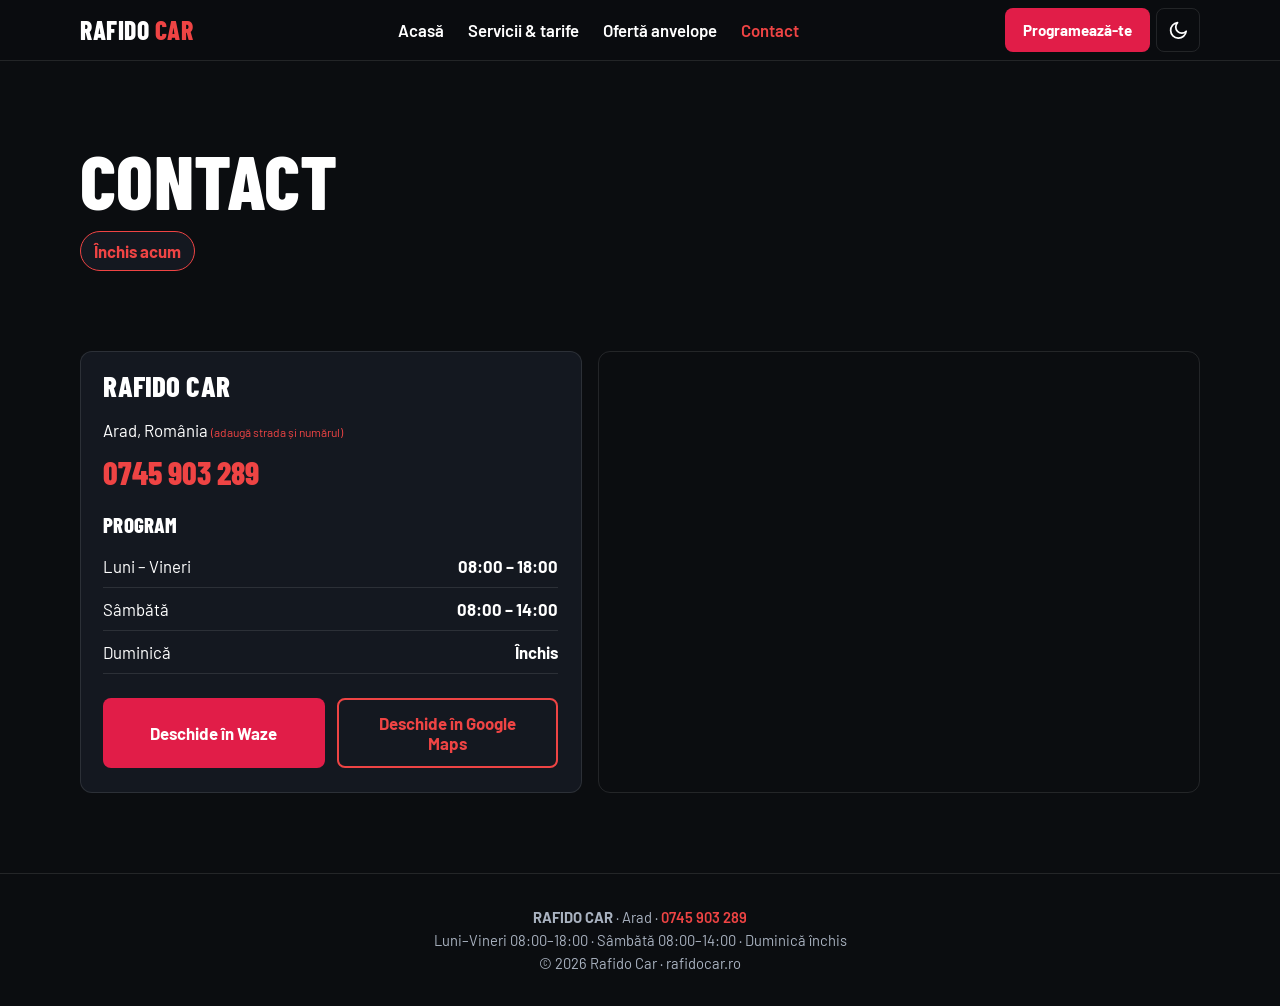
==== contact.html @ 89e6635e "Prima versiune demo Rafido Car" ====
<!DOCTYPE html>
<html lang="ro">
<head>
  <meta charset="UTF-8">
  <meta name="viewport" content="width=device-width, initial-scale=1">
  <title>Contact și Program Rafido Car Arad | Vulcanizare</title>
  <meta name="description" content="Contact Rafido Car Arad: telefon 0745 903 289, program Luni–Vineri 08:00–18:00, Sâmbătă 08:00–14:00. Navigare cu Waze sau Google Maps.">
  <meta name="keywords" content="vulcanizare Arad contact, program vulcanizare Arad, Rafido Car Arad">
  <link rel="canonical" href="https://rafidocar.ro/contact.html">
  <meta name="theme-color" content="#0B0D10">
  <script>
    (function () {
      var t = 'dark';
      try { t = localStorage.getItem('theme') || 'dark'; } catch (e) {}
      document.documentElement.setAttribute('data-theme', t);
    })();
    function imgFb(i) { if (i.dataset.fb && !i.dataset.tried) { i.dataset.tried = '1'; i.src = i.dataset.fb; } else { i.style.display = 'none'; } }
  </script>
  <link rel="preconnect" href="https://fonts.googleapis.com">
  <link rel="preconnect" href="https://fonts.gstatic.com" crossorigin>
  <link href="https://fonts.googleapis.com/css2?family=Barlow+Condensed:wght@700;800&family=Barlow:wght@400;500;600;700&display=swap" rel="stylesheet">
  <link rel="stylesheet" href="css/style.css">
  <script src="js/app.js" defer></script>
</head>
<body data-page="contact">
<main id="main">
  <section class="wrap sec pagehead">
    <h1>Contact</h1>
    <p class="status" data-status>Se verifică programul...</p>
  </section>
  <section class="wrap sec tight two">
    <div class="card pad">
      <h2 class="h3">Rafido Car</h2>
      <address>Arad, România <span class="demo">(adaugă strada și numărul)</span></address>
      <p><a class="phone" href="tel:+40745903289">0745 903 289</a></p>
      <h3 class="h4">Program</h3>
      <ul class="hours">
        <li><span>Luni – Vineri</span><b>08:00 – 18:00</b></li>
        <li><span>Sâmbătă</span><b>08:00 – 14:00</b></li>
        <li><span>Duminică</span><b>Închis</b></li>
      </ul>
      <div class="cta">
        <a class="btn btn-red" target="_blank" rel="noopener" href="https://waze.com/ul?q=Rafido%20Car%20Arad&navigate=yes">Deschide în Waze</a>
        <a class="btn btn-line" target="_blank" rel="noopener" href="https://maps.google.com/?q=Rafido%20Car%20Arad">Deschide în Google Maps</a>
      </div>
    </div>
    <div class="map"><iframe title="Harta Rafido Car Arad" loading="lazy" referrerpolicy="no-referrer-when-downgrade" src="https://www.google.com/maps?q=Rafido%20Car%20Arad&output=embed"></iframe></div>
  </section>
</main>
</body>
</html>
---- css/style.css ----
:root {
  --bg: #0B0D10; --card: #141820; --tx: #fff; --mut: #A9B2C0; --bd: rgba(255,255,255,.1);
  --ac: #EF4444; --ac2: #E11D48; --acx: #fff; --bar: rgba(11,13,16,.97); --inv: invert(90%) hue-rotate(180deg);
  --hd: "Barlow Condensed", Impact, sans-serif;
}
[data-theme="light"] {
  --bg: #F8FAFC; --card: #FFFFFF; --tx: #0F172A; --mut: #475569; --bd: rgba(15,23,42,.14);
  --ac: #DC2626; --ac2: #DC2626; --bar: rgba(255,255,255,.97); --inv: none;
}
* { box-sizing: border-box; }
html { max-width: 100%; overflow-x: hidden; background: var(--bg); scroll-behavior: smooth; scroll-padding-top: 5rem; }
body { margin: 0; max-width: 100%; overflow-x: hidden; touch-action: pan-y; background: var(--bg); color: var(--tx); font: 400 1.05rem/1.55 Barlow, system-ui, sans-serif; padding-bottom: 5.5rem; -webkit-font-smoothing: antialiased; transition: background-color .3s, color .3s; }
img, iframe { max-width: 100%; }
:focus-visible { outline: 3px solid var(--ac); outline-offset: 3px; }
a { color: inherit; text-decoration: none; }
ul { list-style: none; margin: 0; padding: 0; }
h1, h2, h3, p, figure { margin: 0; }
h1, h2, h3 { font-family: var(--hd); font-weight: 800; text-transform: uppercase; line-height: 1; letter-spacing: .005em; }
h1 { font-size: clamp(2.4rem, 8vw, 4.8rem); }
h2 { font-size: clamp(2.1rem, 5vw, 3.4rem); margin-bottom: 1.5rem; }
.h3 { font-size: 1.8rem; margin-bottom: 1rem; }
.h4 { font-size: 1.3rem; margin: 1.5rem 0 .6rem; }
h3 { font-size: 1.5rem; }
.wrap { width: 100%; max-width: 72rem; margin: 0 auto; padding: 0 1rem; }
.sec { padding-top: 3.5rem; padding-bottom: 3.5rem; }
.tight { padding-top: 0; }
.pagehead { padding-bottom: 2rem; }
.lead { margin-top: 1rem; font-size: 1.15rem; color: var(--mut); max-width: 38rem; }
.mut { color: var(--mut); } .small { font-size: .9rem; margin-top: 1rem; } .center { text-align: center; margin-top: 1.5rem; }
.demo { font-size: .75rem; color: var(--ac); }

/* Header */
.top { position: sticky; top: 0; z-index: 40; background: var(--bar); border-bottom: 1px solid var(--bd); backdrop-filter: blur(8px); }
.nav { display: flex; align-items: center; justify-content: space-between; height: 3.75rem; gap: .5rem; }
.brand { font: 800 1.6rem/1 var(--hd); letter-spacing: .02em; white-space: nowrap; }
.brand span { color: var(--ac); }
.menu { display: none; position: absolute; top: 3.75rem; left: 0; right: 0; flex-direction: column; background: var(--bar); border-bottom: 1px solid var(--bd); padding: .5rem 1rem 1rem; }
.top.open .menu { display: flex; }
.menu a { padding: .85rem 0; font-weight: 600; border-bottom: 1px solid var(--bd); }
.menu a.on { color: var(--ac); }
.nav-end { display: flex; align-items: center; gap: .4rem; }
.ibtn { width: 2.75rem; height: 2.75rem; display: grid; place-items: center; border: 1px solid var(--bd); border-radius: .5rem; background: none; color: var(--tx); cursor: pointer; }
.ibtn svg { width: 1.3rem; height: 1.3rem; }
.moon { display: none; } [data-theme="dark"] .sun { display: none; } [data-theme="dark"] .moon { display: block; }
.burger span, .burger span::before, .burger span::after { display: block; width: 1.2rem; height: 2px; background: currentColor; position: relative; content: ""; }
.burger span::before { position: absolute; top: -6px; } .burger span::after { position: absolute; top: 6px; }
.go { display: none; }

/* Butoane */
.btn { display: flex; align-items: center; justify-content: center; text-align: center; min-height: 3.4rem; padding: .8rem 1.3rem; border: 2px solid transparent; border-radius: .5rem; font: 700 1.05rem Barlow, sans-serif; cursor: pointer; transition: filter .15s, transform .1s; }
.btn:hover { filter: brightness(1.1); } .btn:active { transform: scale(.98); } .btn[disabled] { opacity: .6; cursor: progress; }
.btn.inline { display: inline-flex; }
.btn-red { background: var(--ac2); color: #fff; }
.btn-line { border-color: var(--ac); color: var(--ac); background: transparent; }
.btn-wa { background: #22C55E; color: #0B0D10; }
.btn-sm { min-height: 2.75rem; padding: .5rem 1rem; font-size: .95rem; }
.cta { display: grid; gap: .8rem; margin-top: 1.5rem; max-width: 36rem; }

/* Hero (decorativ închis în overflow hidden, fără parallax) */
.hero { position: relative; overflow: hidden; background: #12151a; color: #fff; --mut: #D1D5DB; --ac: #EF4444; }
.hero-bg, .shade { position: absolute; inset: 0; }
.hero-bg img { width: 100%; height: 100%; object-fit: cover; }
.shade { background: linear-gradient(180deg, rgba(11,13,16,.75), rgba(11,13,16,.92)); }
.shade::after { content: ""; position: absolute; left: 0; right: 0; bottom: 0; height: 1.6rem; opacity: .5; background: repeating-linear-gradient(115deg, rgba(255,255,255,.12) 0 9px, transparent 9px 22px); }
.hero-in { position: relative; padding-top: 3rem; padding-bottom: 4.5rem; }
.badge { display: inline-block; background: var(--ac2); color: #fff; font-weight: 700; font-size: .78rem; letter-spacing: .08em; padding: .4rem .7rem; border-radius: .25rem; margin-bottom: 1rem; }
.hero h1 { max-width: 13em; }

/* Carduri */
.card { background: var(--card); border: 1px solid var(--bd); border-radius: .75rem; overflow: hidden; transition: border-color .2s; }
.card:hover { border-color: var(--ac); }
.pad { padding: 1.25rem 1.4rem 1.5rem; }
.grid3, .grid4 { display: grid; gap: 1rem; }
.ph { aspect-ratio: 16/10; overflow: hidden; background: linear-gradient(135deg, #1f242d, #12151a); }
.ph img { width: 100%; height: 100%; object-fit: cover; display: block; transition: transform .5s; }
.svc:hover .ph img { transform: scale(1.03); }
.svc .pad { border-top: 3px solid var(--ac); }

/* Recenzii */
.rating { display: flex; align-items: center; gap: 1.2rem; margin-bottom: 1.5rem; }
.score { font: 800 4.5rem/1 var(--hd); color: var(--ac); } .score small { font-size: 1.6rem; color: var(--mut); }
.stars { color: #FBBF24; letter-spacing: .1em; }
.who { margin-top: .8rem; font-weight: 600; font-size: .95rem; }
.brands { display: grid; grid-template-columns: repeat(2, 1fr); gap: .75rem; }
.brands li { text-align: center; padding: 1rem; border: 1px solid var(--bd); border-radius: .5rem; background: var(--card); font: 800 1.35rem var(--hd); text-transform: uppercase; letter-spacing: .06em; color: var(--mut); }

/* Chips + tarife */
.chips { display: flex; flex-wrap: wrap; gap: .5rem; margin-bottom: 1.5rem; border: 0; padding: 0; }
.chip { position: relative; } .chip input { position: absolute; opacity: 0; inset: 0; }
.chip span, .chips > button { display: inline-flex; align-items: center; min-height: 2.9rem; padding: .5rem 1rem; border: 1px solid var(--bd); border-radius: .5rem; background: var(--card); color: var(--tx); font: 600 1rem Barlow, sans-serif; cursor: pointer; }
.chip input:checked + span, .chips > button[aria-pressed="true"] { background: var(--ac2); border-color: var(--ac2); color: #fff; }
.chip input:focus-visible + span { outline: 3px solid var(--ac); outline-offset: 2px; }
.rows li { display: grid; grid-template-columns: 1fr auto; gap: .4rem 1rem; align-items: center; padding: 1rem 1.2rem; margin-bottom: .6rem; background: var(--card); border: 1px solid var(--bd); border-radius: .5rem; }
.rows b { font: 800 1.6rem var(--hd); color: var(--ac); }
.rows .btn { grid-column: 1 / -1; }
.rows small { display: block; color: var(--mut); }

/* Formulare */
.form fieldset { border: 0; padding: 0; margin: 0 0 1rem; } .form legend { font-weight: 700; margin-bottom: .5rem; }
.size-out { font: 800 clamp(2.6rem, 12vw, 4.5rem)/1 var(--hd); color: var(--ac); text-align: center; margin-bottom: 1rem; }
.selects { display: grid; gap: .8rem; margin-bottom: 1rem; }
label { display: grid; gap: .3rem; font-weight: 600; font-size: .95rem; }
select, input[type="text"], input[type="tel"], input[type="date"] { width: 100%; min-height: 3rem; padding: .5rem .8rem; border: 1px solid var(--bd); border-radius: .5rem; background: var(--bg); color: var(--tx); font: 400 1rem Barlow, sans-serif; }
.msg { margin-top: 1rem; font-weight: 600; min-height: 1.2em; }

/* Contact */
.two { display: grid; gap: 1rem; }
.status { margin-top: .8rem; display: inline-block; font-weight: 700; padding: .4rem .8rem; border-radius: 9999px; background: var(--card); border: 1px solid var(--bd); }
.status.on { color: #22C55E; border-color: #22C55E; } .status.off { color: var(--ac); border-color: var(--ac); }
address { font-style: normal; margin-bottom: .6rem; }
.phone { font: 800 2rem var(--hd); color: var(--ac); }
.hours li { display: flex; justify-content: space-between; padding: .5rem 0; border-bottom: 1px solid var(--bd); }
.map { overflow: hidden; border-radius: .75rem; border: 1px solid var(--bd); min-height: 20rem; }
.map iframe { width: 100%; height: 100%; min-height: 20rem; border: 0; filter: var(--inv); }

/* Footer + bară mobil + dialog */
.foot { border-top: 1px solid var(--bd); padding: 2rem 1rem; text-align: center; color: var(--mut); font-size: .92rem; }
.foot a { color: var(--ac); font-weight: 600; }
.bar { position: fixed; inset: auto 0 0 0; z-index: 50; display: grid; grid-template-columns: 1fr 1fr; gap: .6rem; padding: .6rem; padding-bottom: max(.6rem, env(safe-area-inset-bottom)); background: var(--bar); border-top: 1px solid var(--bd); }
dialog { width: min(32rem, calc(100% - 1.5rem)); max-height: calc(100% - 1.5rem); overflow-y: auto; padding: 1.4rem; border: 1px solid var(--bd); border-radius: .75rem; background: var(--card); color: var(--tx); }
dialog::backdrop { background: rgba(0,0,0,.7); }
dialog h2 { font-size: 2rem; margin-bottom: 1rem; }
.dlg-top { display: flex; justify-content: space-between; align-items: start; }
.slots { display: grid; grid-template-columns: repeat(4, 1fr); gap: .4rem; margin: .5rem 0 1rem; }
.slots button { min-height: 2.6rem; border: 1px solid var(--bd); border-radius: .4rem; background: var(--bg); color: var(--tx); font: 600 .95rem Barlow, sans-serif; cursor: pointer; }
.slots button[aria-pressed="true"] { background: var(--ac2); border-color: var(--ac2); color: #fff; }
.slots button:disabled { opacity: .3; cursor: not-allowed; text-decoration: line-through; }
.dform { display: grid; gap: .8rem; }

.js-on [data-rv] { opacity: 0; transform: translateY(14px); transition: opacity .6s, transform .6s; }
.js-on [data-rv].in { opacity: 1; transform: none; }

@media (min-width: 640px) {
  .grid3 { grid-template-columns: repeat(3, 1fr); } .grid4 { grid-template-columns: repeat(2, 1fr); }
  .cta { grid-template-columns: 1fr 1fr; } .selects { grid-template-columns: repeat(3, 1fr); }
  .brands { grid-template-columns: repeat(4, 1fr); }
  .rows li { grid-template-columns: 1fr auto auto; } .rows .btn { grid-column: auto; }
}
@media (min-width: 768px) {
  body { padding-bottom: 0; } .bar { display: none; } .burger { display: none; } .go { display: inline-flex; }
  .menu { display: flex; position: static; flex-direction: row; gap: 1.5rem; padding: 0; background: none; border: 0; }
  .menu a { padding: 0; border: 0; }
  .sec { padding-top: 5rem; padding-bottom: 5rem; } .tight { padding-top: 0; }
  .grid4 { grid-template-columns: repeat(4, 1fr); } .two { grid-template-columns: 1fr 1.2fr; }
  .hero-in { padding-top: 5.5rem; padding-bottom: 6rem; }
}
@media (prefers-reduced-motion: reduce) { html { scroll-behavior: auto; } *, *::before, *::after { transition: none !important; animation: none !important; } .js-on [data-rv] { opacity: 1; transform: none; } }
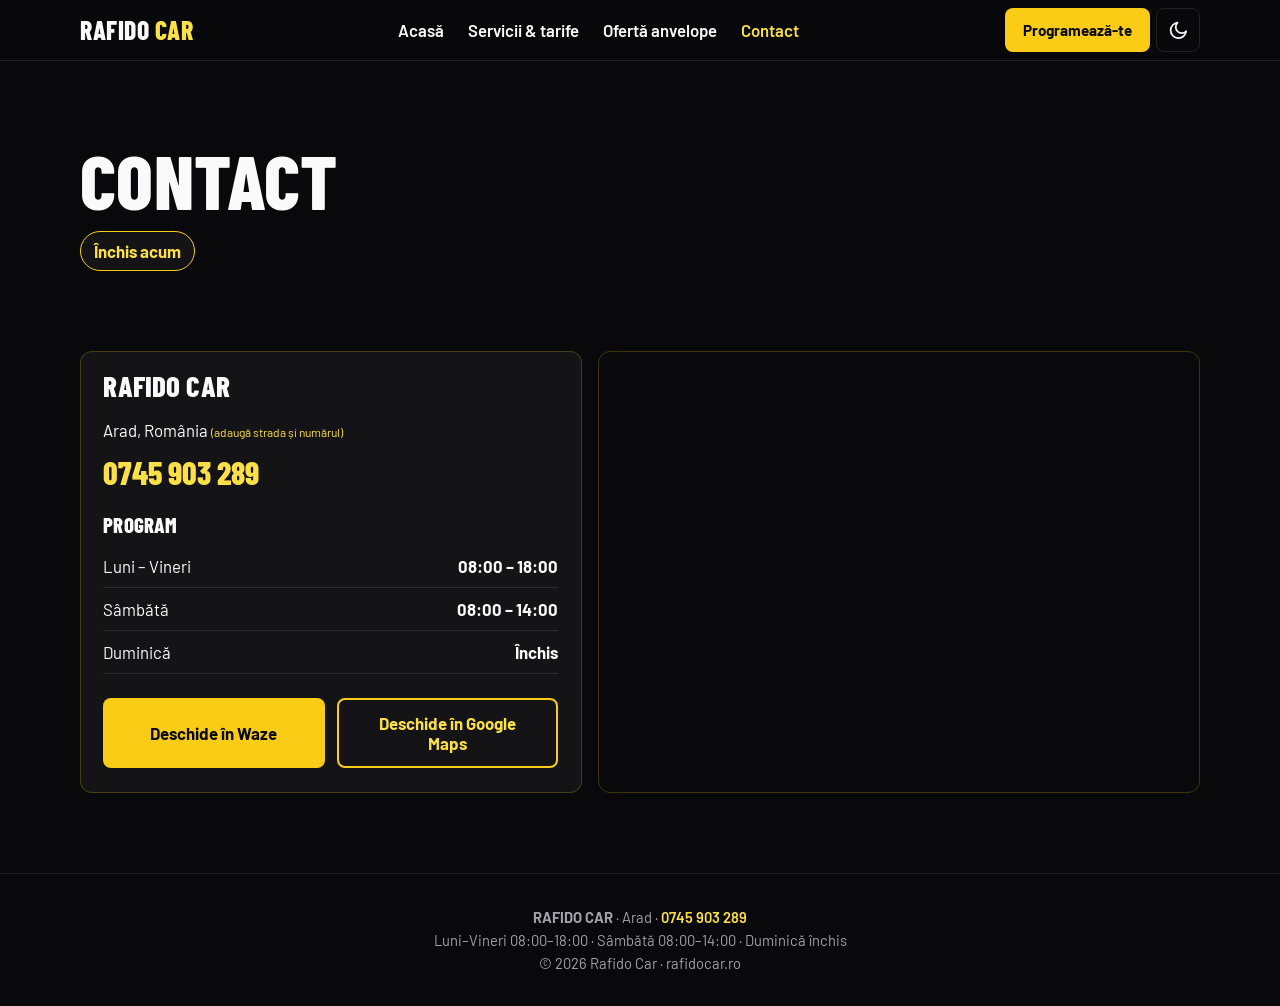
==== commit 155d3034: "update paleta culori si poze" ====
--- a/contact.html
+++ b/contact.html
@@ -7,7 +7,7 @@
   <meta name="description" content="Contact Rafido Car Arad: telefon 0745 903 289, program Luni–Vineri 08:00–18:00, Sâmbătă 08:00–14:00. Navigare cu Waze sau Google Maps.">
   <meta name="keywords" content="vulcanizare Arad contact, program vulcanizare Arad, Rafido Car Arad">
   <link rel="canonical" href="https://rafidocar.ro/contact.html">
-  <meta name="theme-color" content="#0B0D10">
+  <meta name="theme-color" content="#09090B">
   <script>
     (function () {
       var t = 'dark';
@@ -24,12 +24,12 @@
 </head>
 <body data-page="contact">
 <main id="main">
-  <section class="wrap sec pagehead">
-    <h1>Contact</h1>
-    <p class="status" data-status>Se verifică programul...</p>
+  <section class="wrap sec pagehead" data-stagger>
+    <h1 data-anim="left">Contact</h1>
+    <p class="status" data-status data-anim="up">Se verifică programul...</p>
   </section>
   <section class="wrap sec tight two">
-    <div class="card pad">
+    <div class="card pad" data-anim="left">
       <h2 class="h3">Rafido Car</h2>
       <address>Arad, România <span class="demo">(adaugă strada și numărul)</span></address>
       <p><a class="phone" href="tel:+40745903289">0745 903 289</a></p>
@@ -40,11 +40,11 @@
         <li><span>Duminică</span><b>Închis</b></li>
       </ul>
       <div class="cta">
-        <a class="btn btn-red" target="_blank" rel="noopener" href="https://waze.com/ul?q=Rafido%20Car%20Arad&navigate=yes">Deschide în Waze</a>
+        <a class="btn btn-ac" target="_blank" rel="noopener" href="https://waze.com/ul?q=Rafido%20Car%20Arad&navigate=yes">Deschide în Waze</a>
         <a class="btn btn-line" target="_blank" rel="noopener" href="https://maps.google.com/?q=Rafido%20Car%20Arad">Deschide în Google Maps</a>
       </div>
     </div>
-    <div class="map"><iframe title="Harta Rafido Car Arad" loading="lazy" referrerpolicy="no-referrer-when-downgrade" src="https://www.google.com/maps?q=Rafido%20Car%20Arad&output=embed"></iframe></div>
+    <div class="map" data-anim="right"><iframe title="Harta Rafido Car Arad" loading="lazy" referrerpolicy="no-referrer-when-downgrade" src="https://www.google.com/maps?q=Rafido%20Car%20Arad&output=embed"></iframe></div>
   </section>
 </main>
 </body>
--- a/css/style.css
+++ b/css/style.css
@@ -1,15 +1,22 @@
 :root {
-  --bg: #0B0D10; --card: #141820; --tx: #fff; --mut: #A9B2C0; --bd: rgba(255,255,255,.1);
-  --ac: #EF4444; --ac2: #E11D48; --acx: #fff; --bar: rgba(11,13,16,.97); --inv: invert(90%) hue-rotate(180deg);
+  --bg: #09090B; --alt: #0E0E11; --card: #141417; --tx: #FAFAFA; --mut: #A1A1AA;
+  --bd: rgba(250,204,21,.22); --ln: rgba(255,255,255,.1);
+  --ac: #FACC15; --ach: #EAB308; --at: #FDE047; --on: #09090B; --ok: #22C55E;
+  --sh: none; --glow: 0 0 0 1px #FACC15, 0 0 26px rgba(250,204,21,.2);
+  --bar: rgba(9,9,11,.97); --inv: invert(90%) hue-rotate(180deg);
   --hd: "Barlow Condensed", Impact, sans-serif;
 }
 [data-theme="light"] {
-  --bg: #F8FAFC; --card: #FFFFFF; --tx: #0F172A; --mut: #475569; --bd: rgba(15,23,42,.14);
-  --ac: #DC2626; --ac2: #DC2626; --bar: rgba(255,255,255,.97); --inv: none;
+  --bg: #FFFFFF; --alt: #FAFAFA; --card: #FFFFFF; --tx: #09090B; --mut: #52525B;
+  --bd: #E4E4E7; --ln: #E4E4E7;
+  --ac: #EAB308; --ach: #CA8A04; --at: #A16207; --on: #09090B; --ok: #15803D;
+  --sh: 0 4px 20px rgba(9,9,11,.06); --glow: 0 0 0 1px #EAB308, 0 8px 26px rgba(234,179,8,.22);
+  --bar: rgba(255,255,255,.97); --inv: none;
 }
 * { box-sizing: border-box; }
 html { max-width: 100%; overflow-x: hidden; background: var(--bg); scroll-behavior: smooth; scroll-padding-top: 5rem; }
 body { margin: 0; max-width: 100%; overflow-x: hidden; touch-action: pan-y; background: var(--bg); color: var(--tx); font: 400 1.05rem/1.55 Barlow, system-ui, sans-serif; padding-bottom: 5.5rem; -webkit-font-smoothing: antialiased; transition: background-color .3s, color .3s; }
+main { overflow-x: clip; }
 img, iframe { max-width: 100%; }
 :focus-visible { outline: 3px solid var(--ac); outline-offset: 3px; }
 a { color: inherit; text-decoration: none; }
@@ -25,111 +32,127 @@
 .sec { padding-top: 3.5rem; padding-bottom: 3.5rem; }
 .tight { padding-top: 0; }
 .pagehead { padding-bottom: 2rem; }
+.alt { background: var(--alt); border-block: 1px solid var(--ln); }
 .lead { margin-top: 1rem; font-size: 1.15rem; color: var(--mut); max-width: 38rem; }
 .mut { color: var(--mut); } .small { font-size: .9rem; margin-top: 1rem; } .center { text-align: center; margin-top: 1.5rem; }
-.demo { font-size: .75rem; color: var(--ac); }
+.demo { font-size: .75rem; color: var(--at); }
 
 /* Header */
-.top { position: sticky; top: 0; z-index: 40; background: var(--bar); border-bottom: 1px solid var(--bd); backdrop-filter: blur(8px); }
+.top { position: sticky; top: 0; z-index: 40; background: var(--bar); border-bottom: 1px solid var(--ln); backdrop-filter: blur(8px); }
 .nav { display: flex; align-items: center; justify-content: space-between; height: 3.75rem; gap: .5rem; }
 .brand { font: 800 1.6rem/1 var(--hd); letter-spacing: .02em; white-space: nowrap; }
-.brand span { color: var(--ac); }
-.menu { display: none; position: absolute; top: 3.75rem; left: 0; right: 0; flex-direction: column; background: var(--bar); border-bottom: 1px solid var(--bd); padding: .5rem 1rem 1rem; }
+.brand span { color: var(--at); }
+.menu { display: none; position: absolute; top: 3.75rem; left: 0; right: 0; flex-direction: column; background: var(--bar); border-bottom: 1px solid var(--ln); padding: .5rem 1rem 1rem; }
 .top.open .menu { display: flex; }
-.menu a { padding: .85rem 0; font-weight: 600; border-bottom: 1px solid var(--bd); }
-.menu a.on { color: var(--ac); }
+.menu a { padding: .85rem 0; font-weight: 600; border-bottom: 1px solid var(--ln); }
+.menu a:hover, .menu a.on { color: var(--at); }
 .nav-end { display: flex; align-items: center; gap: .4rem; }
-.ibtn { width: 2.75rem; height: 2.75rem; display: grid; place-items: center; border: 1px solid var(--bd); border-radius: .5rem; background: none; color: var(--tx); cursor: pointer; }
+.ibtn { width: 2.75rem; height: 2.75rem; display: grid; place-items: center; border: 1px solid var(--ln); border-radius: .5rem; background: none; color: var(--tx); cursor: pointer; }
+.ibtn:hover { border-color: var(--ac); }
 .ibtn svg { width: 1.3rem; height: 1.3rem; }
 .moon { display: none; } [data-theme="dark"] .sun { display: none; } [data-theme="dark"] .moon { display: block; }
 .burger span, .burger span::before, .burger span::after { display: block; width: 1.2rem; height: 2px; background: currentColor; position: relative; content: ""; }
 .burger span::before { position: absolute; top: -6px; } .burger span::after { position: absolute; top: 6px; }
 .go { display: none; }
 
-/* Butoane */
-.btn { display: flex; align-items: center; justify-content: center; text-align: center; min-height: 3.4rem; padding: .8rem 1.3rem; border: 2px solid transparent; border-radius: .5rem; font: 700 1.05rem Barlow, sans-serif; cursor: pointer; transition: filter .15s, transform .1s; }
-.btn:hover { filter: brightness(1.1); } .btn:active { transform: scale(.98); } .btn[disabled] { opacity: .6; cursor: progress; }
+/* Butoane: text negru pe galben */
+.btn { display: flex; align-items: center; justify-content: center; text-align: center; min-height: 3.4rem; padding: .8rem 1.3rem; border: 2px solid transparent; border-radius: .5rem; font: 700 1.05rem Barlow, sans-serif; cursor: pointer; transition: background-color .15s, filter .15s, transform .1s; }
+.btn:active { transform: scale(.98); } .btn[disabled] { opacity: .6; cursor: progress; }
 .btn.inline { display: inline-flex; }
-.btn-red { background: var(--ac2); color: #fff; }
-.btn-line { border-color: var(--ac); color: var(--ac); background: transparent; }
-.btn-wa { background: #22C55E; color: #0B0D10; }
+.btn-ac { background: var(--ac); color: var(--on); }
+.btn-ac:hover { background: var(--ach); }
+.btn-line { border-color: var(--ac); color: var(--at); background: transparent; }
+.btn-line:hover { background: rgba(250,204,21,.12); }
+.btn-wa { background: #22C55E; color: #09090B; }
+.btn-wa:hover { filter: brightness(1.08); }
 .btn-sm { min-height: 2.75rem; padding: .5rem 1rem; font-size: .95rem; }
 .cta { display: grid; gap: .8rem; margin-top: 1.5rem; max-width: 36rem; }
 
 /* Hero (decorativ închis în overflow hidden, fără parallax) */
-.hero { position: relative; overflow: hidden; background: #12151a; color: #fff; --mut: #D1D5DB; --ac: #EF4444; }
+.hero { position: relative; overflow: hidden; background: #0B0B0D; color: #FAFAFA; --mut: #D4D4D8; --ac: #FACC15; --ach: #EAB308; --at: #FDE047; }
 .hero-bg, .shade { position: absolute; inset: 0; }
 .hero-bg img { width: 100%; height: 100%; object-fit: cover; }
-.shade { background: linear-gradient(180deg, rgba(11,13,16,.75), rgba(11,13,16,.92)); }
-.shade::after { content: ""; position: absolute; left: 0; right: 0; bottom: 0; height: 1.6rem; opacity: .5; background: repeating-linear-gradient(115deg, rgba(255,255,255,.12) 0 9px, transparent 9px 22px); }
+.shade { background: linear-gradient(180deg, rgba(9,9,11,.75), rgba(9,9,11,.93)); }
+.shade::after { content: ""; position: absolute; left: 0; right: 0; bottom: 0; height: 1.6rem; opacity: .6; background: repeating-linear-gradient(115deg, rgba(250,204,21,.22) 0 9px, transparent 9px 22px); }
 .hero-in { position: relative; padding-top: 3rem; padding-bottom: 4.5rem; }
-.badge { display: inline-block; background: var(--ac2); color: #fff; font-weight: 700; font-size: .78rem; letter-spacing: .08em; padding: .4rem .7rem; border-radius: .25rem; margin-bottom: 1rem; }
+.badge { display: inline-block; background: var(--ac); color: var(--on); font-weight: 700; font-size: .78rem; letter-spacing: .08em; padding: .4rem .7rem; border-radius: .25rem; margin-bottom: 1rem; }
 .hero h1 { max-width: 13em; }
 
 /* Carduri */
-.card { background: var(--card); border: 1px solid var(--bd); border-radius: .75rem; overflow: hidden; transition: border-color .2s; }
-.card:hover { border-color: var(--ac); }
+.card { background: var(--card); border: 1px solid var(--bd); box-shadow: var(--sh); border-radius: .75rem; overflow: hidden; transition: border-color .25s, box-shadow .25s; }
+.card:hover { border-color: var(--ac); box-shadow: var(--glow); }
 .pad { padding: 1.25rem 1.4rem 1.5rem; }
 .grid3, .grid4 { display: grid; gap: 1rem; }
-.ph { aspect-ratio: 16/10; overflow: hidden; background: linear-gradient(135deg, #1f242d, #12151a); }
-.ph img { width: 100%; height: 100%; object-fit: cover; display: block; transition: transform .5s; }
-.svc:hover .ph img { transform: scale(1.03); }
+.ph { aspect-ratio: 16/10; overflow: hidden; background: linear-gradient(135deg, #1f1f24, #0E0E11); }
+.ph img { width: 100%; height: 100%; object-fit: cover; display: block; transition: transform .7s ease; }
+.card:hover .ph img { transform: scale(1.05); }
 .svc .pad { border-top: 3px solid var(--ac); }
 
-/* Recenzii */
+/* Recenzii + branduri */
 .rating { display: flex; align-items: center; gap: 1.2rem; margin-bottom: 1.5rem; }
-.score { font: 800 4.5rem/1 var(--hd); color: var(--ac); } .score small { font-size: 1.6rem; color: var(--mut); }
-.stars { color: #FBBF24; letter-spacing: .1em; }
+.score { font: 800 4.5rem/1 var(--hd); color: var(--at); } .score small { font-size: 1.6rem; color: var(--mut); }
+.stars { color: var(--ac); letter-spacing: .1em; }
 .who { margin-top: .8rem; font-weight: 600; font-size: .95rem; }
 .brands { display: grid; grid-template-columns: repeat(2, 1fr); gap: .75rem; }
-.brands li { text-align: center; padding: 1rem; border: 1px solid var(--bd); border-radius: .5rem; background: var(--card); font: 800 1.35rem var(--hd); text-transform: uppercase; letter-spacing: .06em; color: var(--mut); }
+.brands li { text-align: center; padding: 1rem; border: 1px solid var(--bd); border-radius: .5rem; background: var(--card); box-shadow: var(--sh); font: 800 1.35rem var(--hd); text-transform: uppercase; letter-spacing: .06em; color: var(--mut); }
 
 /* Chips + tarife */
 .chips { display: flex; flex-wrap: wrap; gap: .5rem; margin-bottom: 1.5rem; border: 0; padding: 0; }
 .chip { position: relative; } .chip input { position: absolute; opacity: 0; inset: 0; }
 .chip span, .chips > button { display: inline-flex; align-items: center; min-height: 2.9rem; padding: .5rem 1rem; border: 1px solid var(--bd); border-radius: .5rem; background: var(--card); color: var(--tx); font: 600 1rem Barlow, sans-serif; cursor: pointer; }
-.chip input:checked + span, .chips > button[aria-pressed="true"] { background: var(--ac2); border-color: var(--ac2); color: #fff; }
+.chip input:checked + span, .chips > button[aria-pressed="true"] { background: var(--ac); border-color: var(--ac); color: var(--on); }
 .chip input:focus-visible + span { outline: 3px solid var(--ac); outline-offset: 2px; }
-.rows li { display: grid; grid-template-columns: 1fr auto; gap: .4rem 1rem; align-items: center; padding: 1rem 1.2rem; margin-bottom: .6rem; background: var(--card); border: 1px solid var(--bd); border-radius: .5rem; }
-.rows b { font: 800 1.6rem var(--hd); color: var(--ac); }
+.rows li { display: grid; grid-template-columns: 1fr auto; gap: .4rem 1rem; align-items: center; padding: 1rem 1.2rem; margin-bottom: .6rem; background: var(--card); border: 1px solid var(--bd); box-shadow: var(--sh); border-radius: .5rem; }
+.rows b { font: 800 1.6rem var(--hd); color: var(--at); }
 .rows .btn { grid-column: 1 / -1; }
 .rows small { display: block; color: var(--mut); }
 
 /* Formulare */
 .form fieldset { border: 0; padding: 0; margin: 0 0 1rem; } .form legend { font-weight: 700; margin-bottom: .5rem; }
-.size-out { font: 800 clamp(2.6rem, 12vw, 4.5rem)/1 var(--hd); color: var(--ac); text-align: center; margin-bottom: 1rem; }
+.size-out { font: 800 clamp(2.6rem, 12vw, 4.5rem)/1 var(--hd); color: var(--at); text-align: center; margin-bottom: 1rem; }
 .selects { display: grid; gap: .8rem; margin-bottom: 1rem; }
 label { display: grid; gap: .3rem; font-weight: 600; font-size: .95rem; }
-select, input[type="text"], input[type="tel"], input[type="date"] { width: 100%; min-height: 3rem; padding: .5rem .8rem; border: 1px solid var(--bd); border-radius: .5rem; background: var(--bg); color: var(--tx); font: 400 1rem Barlow, sans-serif; }
+select, input[type="text"], input[type="tel"], input[type="date"] { width: 100%; min-height: 3rem; padding: .5rem .8rem; border: 1px solid var(--ln); border-radius: .5rem; background: var(--bg); color: var(--tx); font: 400 1rem Barlow, sans-serif; }
+select:focus, input:focus { border-color: var(--ac); }
 .msg { margin-top: 1rem; font-weight: 600; min-height: 1.2em; }
 
 /* Contact */
 .two { display: grid; gap: 1rem; }
-.status { margin-top: .8rem; display: inline-block; font-weight: 700; padding: .4rem .8rem; border-radius: 9999px; background: var(--card); border: 1px solid var(--bd); }
-.status.on { color: #22C55E; border-color: #22C55E; } .status.off { color: var(--ac); border-color: var(--ac); }
+.status { margin-top: .8rem; display: inline-block; font-weight: 700; padding: .4rem .8rem; border-radius: 9999px; background: var(--card); border: 1px solid var(--ln); }
+.status.on { color: var(--ok); border-color: var(--ok); } .status.off { color: var(--at); border-color: var(--ac); }
 address { font-style: normal; margin-bottom: .6rem; }
-.phone { font: 800 2rem var(--hd); color: var(--ac); }
-.hours li { display: flex; justify-content: space-between; padding: .5rem 0; border-bottom: 1px solid var(--bd); }
+.phone { font: 800 2rem var(--hd); color: var(--at); }
+.hours li { display: flex; justify-content: space-between; padding: .5rem 0; border-bottom: 1px solid var(--ln); }
 .map { overflow: hidden; border-radius: .75rem; border: 1px solid var(--bd); min-height: 20rem; }
 .map iframe { width: 100%; height: 100%; min-height: 20rem; border: 0; filter: var(--inv); }
 
 /* Footer + bară mobil + dialog */
-.foot { border-top: 1px solid var(--bd); padding: 2rem 1rem; text-align: center; color: var(--mut); font-size: .92rem; }
-.foot a { color: var(--ac); font-weight: 600; }
-.bar { position: fixed; inset: auto 0 0 0; z-index: 50; display: grid; grid-template-columns: 1fr 1fr; gap: .6rem; padding: .6rem; padding-bottom: max(.6rem, env(safe-area-inset-bottom)); background: var(--bar); border-top: 1px solid var(--bd); }
+.foot { border-top: 1px solid var(--ln); padding: 2rem 1rem; text-align: center; color: var(--mut); font-size: .92rem; }
+.foot a { color: var(--at); font-weight: 600; }
+.bar { position: fixed; inset: auto 0 0 0; z-index: 50; display: grid; grid-template-columns: 1fr 1fr; gap: .6rem; padding: .6rem; padding-bottom: max(.6rem, env(safe-area-inset-bottom)); background: var(--bar); border-top: 1px solid var(--ln); }
 dialog { width: min(32rem, calc(100% - 1.5rem)); max-height: calc(100% - 1.5rem); overflow-y: auto; padding: 1.4rem; border: 1px solid var(--bd); border-radius: .75rem; background: var(--card); color: var(--tx); }
-dialog::backdrop { background: rgba(0,0,0,.7); }
+dialog::backdrop { background: rgba(0,0,0,.72); }
 dialog h2 { font-size: 2rem; margin-bottom: 1rem; }
 .dlg-top { display: flex; justify-content: space-between; align-items: start; }
 .slots { display: grid; grid-template-columns: repeat(4, 1fr); gap: .4rem; margin: .5rem 0 1rem; }
-.slots button { min-height: 2.6rem; border: 1px solid var(--bd); border-radius: .4rem; background: var(--bg); color: var(--tx); font: 600 .95rem Barlow, sans-serif; cursor: pointer; }
-.slots button[aria-pressed="true"] { background: var(--ac2); border-color: var(--ac2); color: #fff; }
+.slots button { min-height: 2.6rem; border: 1px solid var(--ln); border-radius: .4rem; background: var(--bg); color: var(--tx); font: 600 .95rem Barlow, sans-serif; cursor: pointer; }
+.slots button:hover:not(:disabled) { border-color: var(--ac); }
+.slots button[aria-pressed="true"] { background: var(--ac); border-color: var(--ac); color: var(--on); }
 .slots button:disabled { opacity: .3; cursor: not-allowed; text-decoration: line-through; }
 .dform { display: grid; gap: .8rem; }
 
-.js-on [data-rv] { opacity: 0; transform: translateY(14px); transition: opacity .6s, transform .6s; }
-.js-on [data-rv].in { opacity: 1; transform: none; }
+/* Animații la scroll (data-anim). Pe mobil, left/right devin "up" ca să nu depășească lățimea */
+.js-on [data-anim] { opacity: 0; transition: opacity .7s ease var(--d, 0ms), transform .7s cubic-bezier(.2,.7,.2,1) var(--d, 0ms); }
+.js-on .card[data-anim] { transition: opacity .7s ease var(--d, 0ms), transform .7s cubic-bezier(.2,.7,.2,1) var(--d, 0ms), border-color .25s, box-shadow .25s; }
+.js-on [data-anim="up"] { transform: translateY(30px); }
+.js-on [data-anim="left"] { transform: translateX(-24px); }
+.js-on [data-anim="right"] { transform: translateX(24px); }
+.js-on [data-anim].in { opacity: 1; transform: none; }
 
+@media (max-width: 767px) {
+  .js-on [data-anim="left"], .js-on [data-anim="right"] { transform: translateY(20px); }
+  .js-on [data-anim].in { transform: none; }
+}
 @media (min-width: 640px) {
   .grid3 { grid-template-columns: repeat(3, 1fr); } .grid4 { grid-template-columns: repeat(2, 1fr); }
   .cta { grid-template-columns: 1fr 1fr; } .selects { grid-template-columns: repeat(3, 1fr); }
@@ -144,4 +167,8 @@
   .grid4 { grid-template-columns: repeat(4, 1fr); } .two { grid-template-columns: 1fr 1.2fr; }
   .hero-in { padding-top: 5.5rem; padding-bottom: 6rem; }
 }
-@media (prefers-reduced-motion: reduce) { html { scroll-behavior: auto; } *, *::before, *::after { transition: none !important; animation: none !important; } .js-on [data-rv] { opacity: 1; transform: none; } }+@media (prefers-reduced-motion: reduce) {
+  html { scroll-behavior: auto; }
+  *, *::before, *::after { transition: none !important; animation: none !important; }
+  .js-on [data-anim] { opacity: 1; transform: none; }
+}
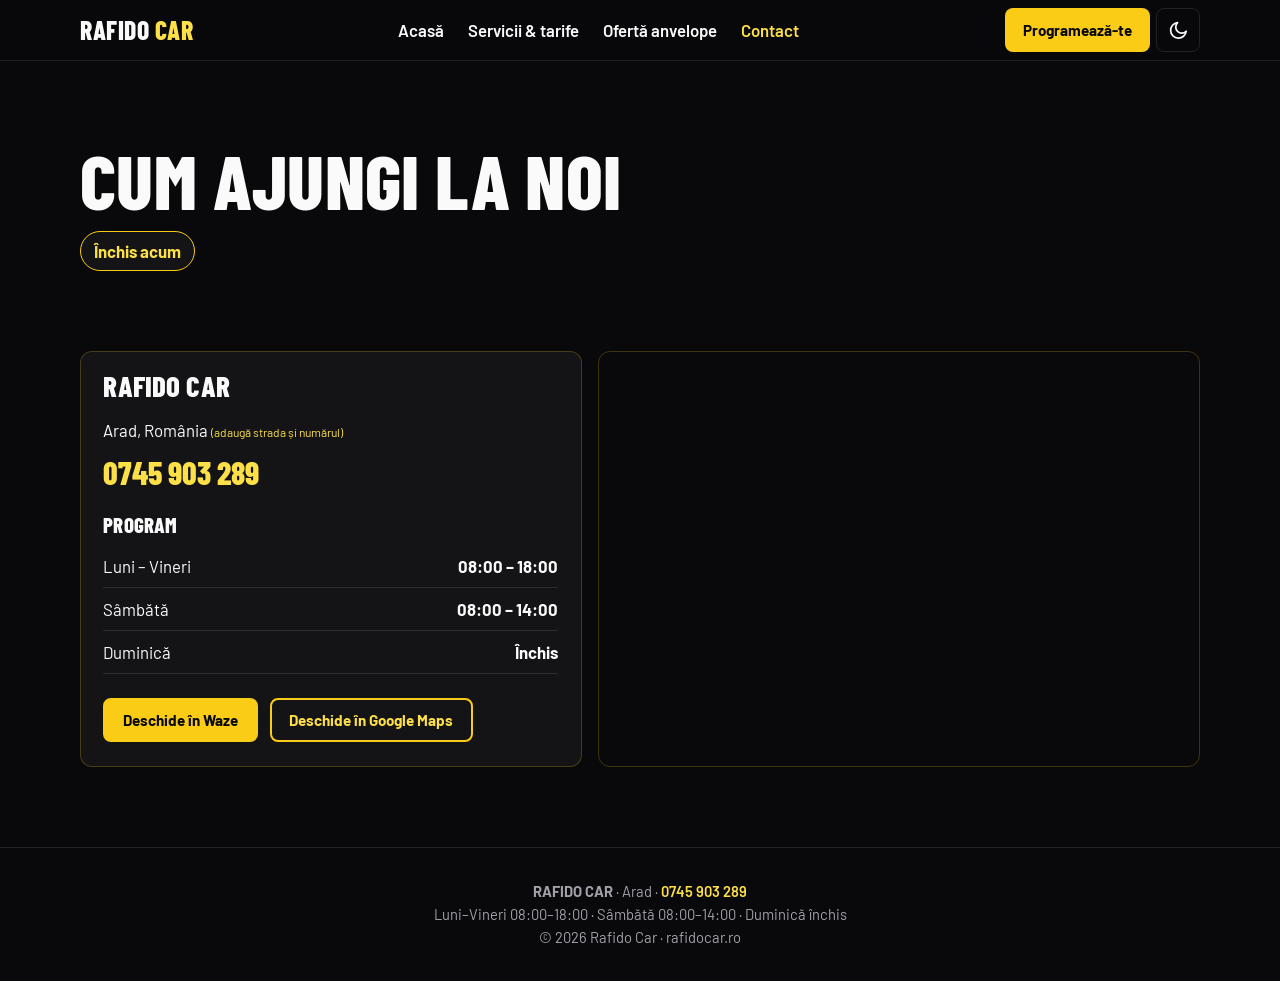
==== commit dc5a2a3f: "demo update 3" ====
--- a/contact.html
+++ b/contact.html
@@ -25,7 +25,7 @@
 <body data-page="contact">
 <main id="main">
   <section class="wrap sec pagehead" data-stagger>
-    <h1 data-anim="left">Contact</h1>
+    <h1 data-anim="left">Cum ajungi la noi</h1>
     <p class="status" data-status data-anim="up">Se verifică programul...</p>
   </section>
   <section class="wrap sec tight two">
@@ -39,7 +39,7 @@
         <li><span>Sâmbătă</span><b>08:00 – 14:00</b></li>
         <li><span>Duminică</span><b>Închis</b></li>
       </ul>
-      <div class="cta">
+      <div class="btns">
         <a class="btn btn-ac" target="_blank" rel="noopener" href="https://waze.com/ul?q=Rafido%20Car%20Arad&navigate=yes">Deschide în Waze</a>
         <a class="btn btn-line" target="_blank" rel="noopener" href="https://maps.google.com/?q=Rafido%20Car%20Arad">Deschide în Google Maps</a>
       </div>
--- a/css/style.css
+++ b/css/style.css
@@ -14,8 +14,10 @@
   --bar: rgba(255,255,255,.97); --inv: none;
 }
 * { box-sizing: border-box; }
+/* IMPORTANT: html = hidden (blochează scroll-ul orizontal), body = clip.
+   Cu "hidden" și pe body, headerul sticky nu mai rămâne lipit sus. */
 html { max-width: 100%; overflow-x: hidden; background: var(--bg); scroll-behavior: smooth; scroll-padding-top: 5rem; }
-body { margin: 0; max-width: 100%; overflow-x: hidden; touch-action: pan-y; background: var(--bg); color: var(--tx); font: 400 1.05rem/1.55 Barlow, system-ui, sans-serif; padding-bottom: 5.5rem; -webkit-font-smoothing: antialiased; transition: background-color .3s, color .3s; }
+body { margin: 0; max-width: 100%; overflow-x: clip; touch-action: pan-y; background: var(--bg); color: var(--tx); font: 400 1.05rem/1.55 Barlow, system-ui, sans-serif; padding-bottom: 5.5rem; -webkit-font-smoothing: antialiased; transition: background-color .3s, color .3s; }
 main { overflow-x: clip; }
 img, iframe { max-width: 100%; }
 :focus-visible { outline: 3px solid var(--ac); outline-offset: 3px; }
@@ -34,17 +36,18 @@
 .pagehead { padding-bottom: 2rem; }
 .alt { background: var(--alt); border-block: 1px solid var(--ln); }
 .lead { margin-top: 1rem; font-size: 1.15rem; color: var(--mut); max-width: 38rem; }
+h2 + .sub { margin: -1rem 0 1.5rem; color: var(--mut); font-size: 1.1rem; max-width: 38rem; }
 .mut { color: var(--mut); } .small { font-size: .9rem; margin-top: 1rem; } .center { text-align: center; margin-top: 1.5rem; }
 .demo { font-size: .75rem; color: var(--at); }
 
-/* Header */
-.top { position: sticky; top: 0; z-index: 40; background: var(--bar); border-bottom: 1px solid var(--ln); backdrop-filter: blur(8px); }
+/* Header (sticky) */
+.top { position: sticky; top: 0; z-index: 40; background: var(--bar); border-bottom: 1px solid var(--ln); backdrop-filter: blur(8px); -webkit-backdrop-filter: blur(8px); }
 .nav { display: flex; align-items: center; justify-content: space-between; height: 3.75rem; gap: .5rem; }
 .brand { font: 800 1.6rem/1 var(--hd); letter-spacing: .02em; white-space: nowrap; }
 .brand span { color: var(--at); }
 .menu { display: none; position: absolute; top: 3.75rem; left: 0; right: 0; flex-direction: column; background: var(--bar); border-bottom: 1px solid var(--ln); padding: .5rem 1rem 1rem; }
 .top.open .menu { display: flex; }
-.menu a { padding: .85rem 0; font-weight: 600; border-bottom: 1px solid var(--ln); }
+.menu a { padding: .85rem 0; font-weight: 600; border-bottom: 1px solid var(--ln); white-space: nowrap; }
 .menu a:hover, .menu a.on { color: var(--at); }
 .nav-end { display: flex; align-items: center; gap: .4rem; }
 .ibtn { width: 2.75rem; height: 2.75rem; display: grid; place-items: center; border: 1px solid var(--ln); border-radius: .5rem; background: none; color: var(--tx); cursor: pointer; }
@@ -68,25 +71,43 @@
 .btn-sm { min-height: 2.75rem; padding: .5rem 1rem; font-size: .95rem; }
 .cta { display: grid; gap: .8rem; margin-top: 1.5rem; max-width: 36rem; }
 
-/* Hero (decorativ închis în overflow hidden, fără parallax) */
-.hero { position: relative; overflow: hidden; background: #0B0B0D; color: #FAFAFA; --mut: #D4D4D8; --ac: #FACC15; --ach: #EAB308; --at: #FDE047; }
-.hero-bg, .shade { position: absolute; inset: 0; }
-.hero-bg img { width: 100%; height: 100%; object-fit: cover; }
+/* Butoane compacte (Waze / Google Maps din cardul de contact) */
+.btns { display: flex; flex-wrap: wrap; gap: .75rem; margin-top: 1.5rem; }
+.btns .btn { width: fit-content; min-height: 2.75rem; padding: .55rem 1.1rem; font-size: .95rem; }
+
+/* Secțiuni cu poză de fundal (Hero + .photo): text alb fix în ambele teme.
+   Totul e închis în overflow hidden, deci nu poate cauza scroll orizontal. */
+.hero, .photo {
+  position: relative; overflow: hidden; background: #0B0B0D; color: #FAFAFA;
+  --mut: #D4D4D8; --ac: #FACC15; --ach: #EAB308; --at: #FDE047;
+  --bd: rgba(250,204,21,.28); --ln: rgba(255,255,255,.12); --card: rgba(20,20,23,.72); --sh: none; --tx: #FAFAFA;
+}
+.hero-bg, .shade, .bg, .ov { position: absolute; inset: 0; }
+.hero-bg img, .bg img { width: 100%; height: 100%; object-fit: cover; display: block; }
 .shade { background: linear-gradient(180deg, rgba(9,9,11,.75), rgba(9,9,11,.93)); }
 .shade::after { content: ""; position: absolute; left: 0; right: 0; bottom: 0; height: 1.6rem; opacity: .6; background: repeating-linear-gradient(115deg, rgba(250,204,21,.22) 0 9px, transparent 9px 22px); }
+.ov { background: rgba(9, 9, 11, .86); }
+.ov.hard { background: rgba(9, 9, 11, .90); }
+.photo > .wrap { position: relative; }
+.photo .card { backdrop-filter: blur(6px); }
+
 .hero-in { position: relative; padding-top: 3rem; padding-bottom: 4.5rem; }
 .badge { display: inline-block; background: var(--ac); color: var(--on); font-weight: 700; font-size: .78rem; letter-spacing: .08em; padding: .4rem .7rem; border-radius: .25rem; margin-bottom: 1rem; }
-.hero h1 { max-width: 13em; }
+.hero h1 { font-size: clamp(2.2rem, 7vw, 4.2rem); max-width: 16em; }
 
 /* Carduri */
 .card { background: var(--card); border: 1px solid var(--bd); box-shadow: var(--sh); border-radius: .75rem; overflow: hidden; transition: border-color .25s, box-shadow .25s; }
 .card:hover { border-color: var(--ac); box-shadow: var(--glow); }
 .pad { padding: 1.25rem 1.4rem 1.5rem; }
-.grid3, .grid4 { display: grid; gap: 1rem; }
+.grid3, .grid4, .points { display: grid; gap: 1rem; }
 .ph { aspect-ratio: 16/10; overflow: hidden; background: linear-gradient(135deg, #1f1f24, #0E0E11); }
 .ph img { width: 100%; height: 100%; object-fit: cover; display: block; transition: transform .7s ease; }
 .card:hover .ph img { transform: scale(1.05); }
 .svc .pad { border-top: 3px solid var(--ac); }
+.svc .pad p { margin-top: .5rem; }
+.points .card h3 { font-size: 1.6rem; }
+.points .card p { margin-top: .5rem; }
+.pt-n { display: block; font: 800 2.6rem/1 var(--hd); color: var(--at); margin-bottom: .6rem; }
 
 /* Recenzii + branduri */
 .rating { display: flex; align-items: center; gap: 1.2rem; margin-bottom: 1.5rem; }
@@ -154,18 +175,22 @@
   .js-on [data-anim].in { transform: none; }
 }
 @media (min-width: 640px) {
-  .grid3 { grid-template-columns: repeat(3, 1fr); } .grid4 { grid-template-columns: repeat(2, 1fr); }
+  .grid3, .points { grid-template-columns: repeat(3, 1fr); } .grid4 { grid-template-columns: repeat(2, 1fr); }
   .cta { grid-template-columns: 1fr 1fr; } .selects { grid-template-columns: repeat(3, 1fr); }
   .brands { grid-template-columns: repeat(4, 1fr); }
   .rows li { grid-template-columns: 1fr auto auto; } .rows .btn { grid-column: auto; }
+  .btns { display: flex; flex-wrap: wrap; gap: .75rem; }
 }
 @media (min-width: 768px) {
   body { padding-bottom: 0; } .bar { display: none; } .burger { display: none; } .go { display: inline-flex; }
-  .menu { display: flex; position: static; flex-direction: row; gap: 1.5rem; padding: 0; background: none; border: 0; }
+  .menu { display: flex; position: static; flex-direction: row; gap: 1rem; padding: 0; background: none; border: 0; }
   .menu a { padding: 0; border: 0; }
   .sec { padding-top: 5rem; padding-bottom: 5rem; } .tight { padding-top: 0; }
   .grid4 { grid-template-columns: repeat(4, 1fr); } .two { grid-template-columns: 1fr 1.2fr; }
   .hero-in { padding-top: 5.5rem; padding-bottom: 6rem; }
+}
+@media (min-width: 1024px) {
+  .menu { gap: 1.5rem; }
 }
 @media (prefers-reduced-motion: reduce) {
   html { scroll-behavior: auto; }
